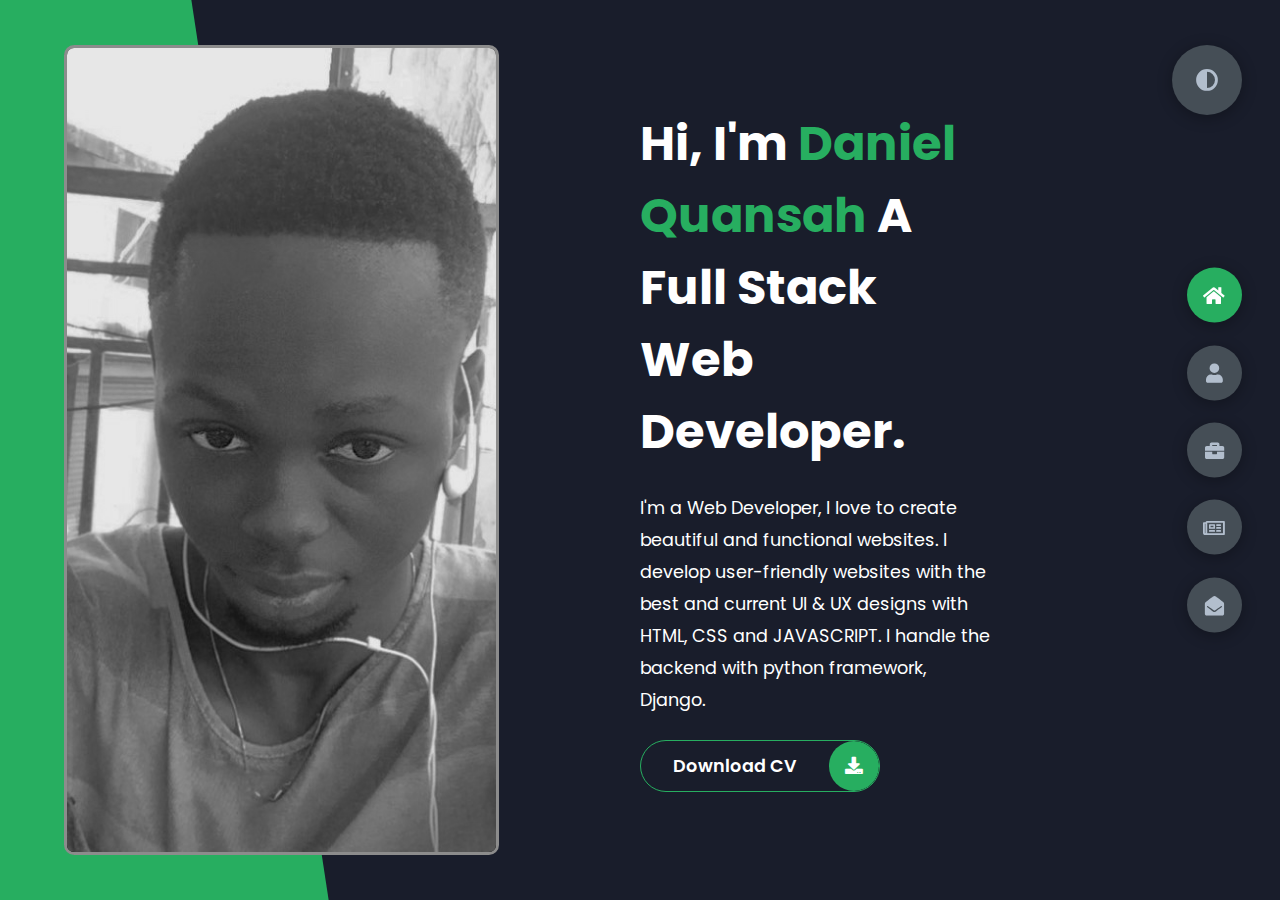
==== index.html @ ce8e1a5b "Added files" ====
<!DOCTYPE html>
<html lang="en">
<head>
    <meta charset="UTF-8">
    <meta http-equiv="X-UA-Compatible" content="IE=edge">
    <meta name="viewport" content="width=device-width, initial-scale=1.0">
    <title>Portfolio</title>
    <link rel="stylesheet" href="styles.css">
    <link rel="preconnect" href="https://fonts.googleapis.com">
    <link rel="preconnect" href="https://fonts.gstatic.com" crossorigin>
    <link rel="stylesheet" href="https://cdnjs.cloudflare.com/ajax/libs/font-awesome/5.15.4/css/all.min.css" integrity="sha512-1ycn6IcaQQ40/MKBW2W4Rhis/DbILU74C1vSrLJxCq57o941Ym01SwNsOMqvEBFlcgUa6xLiPY/NS5R+E6ztJQ==" crossorigin="anonymous" referrerpolicy="no-referrer" />
    <link href="https://fonts.googleapis.com/css2?family=Poppins:wght@400;500;600;700;800&display=swap" rel="stylesheet">
</head>
<body class="main-content">
    <header class="container header active" id="home">
        <div class="header-content">
            <div class="left-header">
                <div class="h-shape"></div>
                <div class="image">
                    <img src="dan.jpg" alt="">
                </div>
            </div>
            <div class="right-header">
                <h1 class="name">
                    Hi, I'm <span>Daniel Quansah</span>
                    A Full Stack Web Developer.
                </h1>
                <p>
                    I'm a Web Developer, I love to create beautiful and functional websites.
                    I develop user-friendly websites with the best and current UI & UX designs
                    with HTML, CSS and JAVASCRIPT. I handle the backend with python framework, Django.
                </p>
                <div class="btn-con">
                    <a href="Cv.pdf" class="main-btn">
                        <span class="btn-text">Download CV</span>
                        <span class="btn-icon"><i class="fas fa-download"></i></span>
                    </a>
                </div>
            </div>
        </div>
    </header>
    <main>
        <section class="container about" id="about">
            <div class="main-title">
                <h2>About <span>me</span><span class="bg-text">my stats</span></h2>
            </div>
            <div class="about-container">
                <div class="left-about">
                    <h4>Information About me</h4>
                    <p>
                        I am Daniel Quansah, a hardworking student of Adisadel College who's willing to achieve his dreams in the IT field. <br /> <br /> 
                        I work hard, learn and stay motivated with my the motto of my arma mater, <h2 style="font-style:italic;">Either the first or with the first!!</span>
                    </p>
                    <div class="btn-con">
                        <a href="Cv.pdf" class="main-btn" target="_blank">
                            <span class="btn-text">Download CV</span>
                            <span class="btn-icon"><i class="fas fa-download"></i></span>
                        </a>
                    </div>
                </div>
                <div class="right-about">
                    <div class="about-item">
                        <div class="abt-text">
                            <p class="large-text">50+</p>
                            <p class="small-text">Projects <br /> Completed</p>
                        </div>
                    </div>
                    <div class="about-item">
                        <div class="abt-text">
                            <p class="large-text">3+</p>
                            <p class="small-text">Years of <br /> experience</p>
                        </div>
                    </div>
                    <div class="about-item">
                        <div class="abt-text">
                            <p class="large-text">2</p>
                            <p class="small-text">years <br /> Ms Office experience</p>
                        </div>
                    </div>
                    <div class="about-item">
                        <div class="abt-text">
                            <p class="large-text">50+</p>
                            <p class="small-text">Customer <br /> reviews</p>
                        </div>
                    </div>
                </div>
            </div>
            <div class="about-stats">
                <h4 class="stat-title">My Skills</h4>
                <div class="progress-bars">
                    <div class="progress-bar">
                        <p class="prog-title">html5</p>
                        <div class="progress-con">
                            <p class="prog-text">80%</p>
                            <div class="progress">
                                <span class="html"></span>
                            </div>
                        </div>
                    </div>
                    <div class="progress-bar">
                        <p class="prog-title">css3</p>
                        <div class="progress-con">
                            <p class="prog-text">95%</p>
                            <div class="progress">
                                <span class="css"></span>
                            </div>
                        </div>
                    </div>
                    <div class="progress-bar">
                        <p class="prog-title">javascript</p>
                        <div class="progress-con">
                            <p class="prog-text">75%</p>
                            <div class="progress">
                                <span class="js"></span>
                            </div>
                        </div>
                    </div>
                    <div class="progress-bar">
                        <p class="prog-title">Excel & VBA</p>
                        <div class="progress-con">
                            <p class="prog-text">60%</p>
                            <div class="progress">
                                <span class="react"></span>
                            </div>
                        </div>
                    </div>
                    <div class="progress-bar">
                        <p class="prog-title">UI & UX Design</p>
                        <div class="progress-con">
                            <p class="prog-text">87%</p>
                            <div class="progress">
                                <span class="node"></span>
                            </div>
                        </div>
                    </div>
                    <div class="progress-bar">
                        <p class="prog-title">Python</p>
                        <div class="progress-con">
                            <p class="prog-text">95%</p>
                            <div class="progress">
                                <span class="css"></span>
                            </div>
                        </div>
                    </div>
                </div>
            </div>
            <h4 class="stat-title">My Timeline</h4>
            <div class="timeline">
                <div class="timeline-item">
                    <div class="tl-icon">
                        <i class="fas fa-briefcase"></i>
                    </div>
                    <p class="tl-duration">2010 - present</p>
                    <h5>Web Developer<span> - HomeLab</span></h5>
                    <p>
                        Lorem ipsum dolor sit amet consectetur adipisicing elit. Saepe quasi vero fugit.
                    </p>
                </div>
                <div class="timeline-item">
                    <div class="tl-icon">
                        <i class="fas fa-briefcase"></i>
                    </div>
                    <p class="tl-duration">2018 - Present</p>
                    <h5>Python Developer<span> - HomeLab</span></h5>
                    <p>
                        Lorem ipsum dolor sit amet consectetur adipisicing elit. Saepe quasi vero fugit.
                    </p>
                </div>
                <div class="timeline-item">
                    <div class="tl-icon">
                        <i class="fas fa-briefcase"></i>
                    </div>
                    <p class="tl-duration">2018 - Present</p>
                    <h5>Programmer<span> - HomeLab</span></h5>
                    <p>
                        Lorem ipsum dolor sit amet consectetur adipisicing elit. Saepe quasi vero fugit.
                    </p>
                </div>
                <div class="timeline-item">
                    <div class="tl-icon">
                        <i class="fas fa-briefcase"></i>
                    </div>
                    <p class="tl-duration">2018 - Present</p>
                    <h5>Machine Learning & AI<span> - HomeLab</span></h5>
                    <p>
                        Lorem ipsum dolor sit amet consectetur adipisicing elit. Saepe quasi vero fugit.
                    </p>
                </div>
                <div class="timeline-item">
                    <div class="tl-icon">
                        <i class="fas fa-briefcase"></i>
                    </div>
                    <p class="tl-duration">2023 - Present</p>
                    <h5>Web Development With Python and Javascript<span> - Harvard University</span></h5>
                    <p>
                        Lorem ipsum dolor sit amet consectetur adipisicing elit. Saepe quasi vero fugit.
                    </p>
                </div>
                <div class="timeline-item">
                    <div class="tl-icon">
                        <i class="fas fa-briefcase"></i>
                    </div>
                    <p class="tl-duration">2013 - 2016</p>
                    <h5>Python Core<span> - Sololearn Online</span></h5>
                    <p>
                        Lorem ipsum dolor sit amet consectetur adipisicing elit. Saepe quasi vero fugit.
                    </p>
                </div>
                <div class="timeline-item">
                    <div class="tl-icon">
                        <i class="fas fa-briefcase"></i>
                    </div>
                    <p class="tl-duration">2017 - present</p>
                    <h5>IT@Workplace<span> - IPMC Technologies</span></h5>
                    <p>
                        Lorem ipsum dolor sit amet consectetur adipisicing elit. Saepe quasi vero fugit.
                    </p>
                </div>
            </div>
        </section>
        <section class="container" id="portfolio">
            <div class="main-title">
                <h2>My <span>Portfolio</span><span class="bg-text">My Work</span></h2>
            </div>
            <p class="port-text">
                Here is some of my work that I've done with my skills.
            </p>
            <div class="portfolios">
                <div class="portfolio-item">
                    <div class="image">
                        <img src="port1.jpg" alt="">
                    </div>
                    <h3 class="Label">Iron Jarvis</h3>
                    <div class="hover-items">
                        <h3>Project Source</h3>
                        <div class="icons">
                            <a href="www.github.com/pydanny21/SUNDAY" class="icon">
                                <i class="fab fa-github"></i>
                            </a>
                            <a href="www.instagram.com/pydanny21" class="icon">
                                <i class="fab fa-instagram"></i>
                            </a>
                            <a href="www.youtube.com/pydanny21" class="icon">
                                <i class="fab fa-tiktok"></i>
                            </a>
                        </div>
                    </div>
                </div>
                <div class="portfolio-item">
                    <div class="image">
                        <img src="ecommerce.png" alt="">
                    </div>
                    <h3 class="Label">Ecommerce Website</h3>

                    <div class="hover-items">
                        <h3>Project Source</h3>
                        <div class="icons">
                            <a href="www.github.com/pydanny21/ecommerce" class="icon">
                                <i class="fab fa-github"></i>
                            </a>
                            <a href="www.instagram.com/pydanny21" class="icon">
                                <i class="fab fa-instagram"></i>
                            </a>
                            <a href="www.youtube.com/pydanny21" class="icon">
                                <i class="fab fa-tiktok"></i>
                            </a>
                        </div>
                    </div>
                </div>
                <div class="portfolio-item">
                    <div class="image">
                        <img src="landingpage.png" alt="">
                    </div>
                    <h3 class="Label">Landing Page</h3>

                    <div class="hover-items">
                        <h3>Project Source</h3>
                        <div class="icons">
                            <a href="#" class="icon">
                                <i class="fab fa-github"></i>
                            </a>
                            <a href="#" class="icon">
                                <i class="fab fa-"></i>
                            </a>
                            <a href="#" class="icon">
                                <i class="fab fa-tiktok"></i>
                            </a>
                        </div>
                    </div>
                </div>
                <div class="portfolio-item">
                    <div class="image">
                        <img src="media.png" alt="">
                    </div>
                    <h3 class="Label">Social Media</h3>

                    <div class="hover-items">
                        <h3>Project Source</h3>
                        <div class="icons">
                            <a href="#" class="icon">
                                <i class="fab fa-github"></i>
                            </a>
                            <a href="#" class="icon">
                                <i class="fab fa-instagram"></i>
                            </a>
                            <a href="#" class="icon">
                                <i class="fab fa-tiktok"></i>
                            </a>
                        </div>
                    </div>
                </div>
                <div class="portfolio-item">
                    <div class="image">
                        <img src="build.png" alt="">
                    </div>
                    <h3 class="Label">Building Tools </h3>

                    <div class="hover-items">
                        <h3>Project Source</h3>
                        <div class="icons">
                            <a href="www.github.com/pydanny21" class="icon">
                                <i class="fab fa-github"></i>
                            </a>
                            <a href="www.instagram.com/pydanny21" class="icon">
                                <i class="fab fa-instagram"></i>
                            </a>
                            <a href="www.youtube.com/pydanny21" class="icon">
                                <i class="fab fa-tiktok"></i>
                            </a>
                        </div>
                    </div>
                </div>
                <div class="portfolio-item">
                    <div class="image">
                        <img src="space.png" alt="">
                    </div>
                    <h3 class="Label">Image Slider</h3>
                    <div class="hover-items">
                        <h3>Project Source</h3>
                        <div class="icons">
                            <a href="www.github.com/pydanny21/slider" class="icon">
                                <i class="fab fa-github"></i>
                            </a>
                            <a href="www.instagram.com/pydanny21" class="icon">
                                <i class="fab fa-instagram"></i>
                            </a>
                            <a href="www.youtube.com/pydanny21" class="icon">
                                <i class="fab fa-tiktok"></i>
                            </a>
                        </div>
                    </div>
                </div>
                <div class="portfolio-item">
                    <div class="image">
                        <img src="port7.jpg" alt="">
                    </div>
                    <h3 class="Label">Iron Jarvis</h3>

                    <div class="hover-items">
                        <h3>Project Source</h3>
                        <div class="icons">
                            <a href="www.github.com/pydanny21" class="icon">
                                <i class="fab fa-github"></i>
                            </a>
                            <a href="www.instagram.com/pydanny21" class="icon">
                                <i class="fab fa-instagram"></i>
                            </a>
                            <a href="www.youtube.com/pydanny21" class="icon">
                                <i class="fab fa-tiktok"></i>
                            </a>
                        </div>
                    </div>
                </div>
                <br><br>
                <a href="www.github.com/pydanny21" target="_blank" rel="noopener noreferrer" class="more">Explore more</a>
            </div>
        </section>
        <section class="container" id="blogs">
            <div class="blogs-content">
                <div class="main-title">
                    <h2>My <span>Blogs</span><span class="bg-text">My Blogs</span></h2>
                </div>
                <div class="blogs">
                    <div class="blog">
                        <img src="port6.jpg" alt="">
                        <div class="blog-text">
                            <h4>
                                How to Create Your Own Website
                            </h4>
                            <p>
                                Lorem ipsum dolor sit, amet consectetur adipisicing elit. 
                                Doloribus natus voluptas, eos obcaecati recusandae amet?
                            </p>
                        </div>
                    </div>
                    <div class="blog">
                        <img src="blog1.jpg" alt="">
                        <div class="blog-text">
                            <h4>
                                How to Become an Expert in Web Design
                            </h4>
                            <p>
                                Lorem ipsum dolor sit, amet consectetur adipisicing elit. 
                                Doloribus natus voluptas, eos obcaecati recusandae amet?
                            </p>
                        </div>
                    </div>
                    <div class="blog">
                        <img src="blog2.jpg" alt="">
                        <div class="blog-text">
                            <h4>
                                Become a Web Designer in 10 Days
                            </h4>
                            <p>
                                Lorem ipsum dolor sit, amet consectetur adipisicing elit. 
                                Doloribus natus voluptas, eos obcaecati recusandae amet?
                            </p>
                        </div>
                    </div>
                    <div class="blog">
                        <img src="blog3.jpg" alt="">
                        <div class="blog-text">
                            <h4>
                                Debbuging made easy with Web Inspector
                            </h4>
                            <p>
                                Lorem ipsum dolor sit, amet consectetur adipisicing elit. 
                                Doloribus natus voluptas, eos obcaecati recusandae amet?
                            </p>
                        </div>
                    </div>
                    <div class="blog">
                        <img src="port1.jpg" alt="">
                        <div class="blog-text">
                            <h4>
                                Get started with Web Design and UI Design
                            </h4>
                            <p>
                                Lorem ipsum dolor sit, amet consectetur adipisicing elit. 
                                Doloribus natus voluptas, eos obcaecati recusandae amet?
                            </p>
                        </div>
                    </div>
                    <div class="blog">
                        <img src="port3.jpg" alt="">
                        <div class="blog-text">
                            <h4>
                                This is what you need to know about Web Design
                            </h4>
                            <p>
                                Lorem ipsum dolor sit, amet consectetur adipisicing elit. 
                                Doloribus natus voluptas, eos obcaecati recusandae amet?
                            </p>
                        </div>
                    </div>
                </div>
            </div>
        </section>
        <section class="container contact" id="contact">
            <div class="contact-container">
                <div class="main-title">
                    <h2>Contact <span>Me</span><span class="bg-text">Contact</span></h2>
                </div>
                <div class="contact-content-con">
                    <div class="left-contact">
                        <h4>Contact me here</h4>
                        <p>
                            I lived the capital city of Ghana, Accra.
                            I schooled in the Central Region of Ghana, Mankessim Abonko for basics & Cape Coast for College.

                        </p>
                        <div class="contact-info">
                            <div class="contact-item">
                                <div class="icon">
                                    <i class="fas fa-map-marker-alt"></i>
                                    <span>Location</span>
                                </div>
                                <p>
                                    Accra, Ghana
                                </p>
                            </div>
                            <div class="contact-item">
                                <div class="icon">
                                    <i class="fas fa-envelope"></i>
                                    <span>Email</span>
                                </div>
                                <p>
                                    <span>quansahd577@gmail.com</span>
                                </p>
                            </div>
                            <div class="contact-item">
                                <div class="icon">
                                    <i class="fas fa-user-graduate"></i>
                                    <span>Education</span>
                                </div>
                                <p>
                                    <span>(Abonko M/A JHS)</span>
                                </p>
                                <p>
                                    <span> (Adisadel College)</span>
                                </p>
                                <p>
                                   
                                    <span> (IPMC Technologies)</span>
                                </p>
                                <p>
                                
                                    <span> (Harvard University edx)</span>
                                </p>
                            </div>
                            <div class="contact-item">
                                <div class="icon">
                                    <i class="fas fa-user-graduate"></i>
                                    <span>Mobile Number</span>
                                </div>
                                <p>
                                    <span> +233555728267</span>
                                </p>
                            </div>
                            <div class="contact-item">
                                <div class="icon">
                                    <i class="fas fa-globe-africa"></i>
                                    <span>Languages</span>
                                </div>
                                <p>
                                    <span> English, Fante, Twi</span>
                                </p>
                            </div>
                        </div>
                        <div class="contact-icons">
                            <div class="contact-icon">
                                <a href="www.facebook.com/DanielQuansah" target="_blank">
                                    <i class="fab fa-facebook-f"></i>
                                </a>
                                <a href="www.instagram.com/pydanny21" target="_blank">
                                    <i class="fab fa-instagram"></i>
                                </a>
                                <a href="www.github.com/pydanny21" target="_blank">
                                    <i class="fab fa-github"></i>
                                </a>
                                <a href="www.tiktok.com/pydanny_21" target="_blank">
                                    <i class="fab fa-tiktok"></i>
                                </a>
                            </div>
                        </div>
                    </div>
                    <div class="right-contact">
                        <form action="#" class="contact-form">
                            <div class="input-control i-c-2">
                                <input type="text" required placeholder="YOUR NAME">
                                <input type="email" required placeholder="YOUR EMAIL">
                            </div>
                            <div class="input-control">
                                <input type="text" required placeholder="ENTER SUBJECT">
                            </div>
                            <div class="input-control">
                                <textarea name="" id="" cols="15" rows="8" placeholder="Message Here..."></textarea>
                            </div>
                            <div class="submit-btn">
                                <a href="#" class="main-btn" target="_blank">
                                    <span class="btn-text">SEND</span>
                                    <span class="btn-icon"><i class="fas fa-envelope"></i></span>
                                </a>
                            </div>
                        </form>
                    </div>
                </div>
            </div>
        </section>
    </main>

    <div class="controls">
        <div class="control active-btn" data-id="home" >
            <i class="fas fa-home"></i>
        </div>
        <div class="control" data-id="about">
            <i class="fas fa-user"></i>
        </div>
        <div class="control" data-id="portfolio">
            <i class="fas fa-briefcase"></i>
        </div>
        <div class="control" data-id="blogs">
            <i class="far fa-newspaper"></i>
        </div>
        <div class="control" data-id="contact">
            <i class="fas fa-envelope-open"></i>
        </div>
    </div>
    <div class="theme-btn">
        <i class="fas fa-adjust"></i>
    </div>
    <script src="app.js"></script>
</body>
</html>
---- styles.css ----
* {
  margin: 0;
  padding: 0;
  box-sizing: border-box;
  list-style: none;
}

:root {
  --color-primary: #191d2b;
  --color-secondary: #27AE60;
  --color-white: #FFFFFF;
  --color-black: #000;
  --color-grey0: #f8f8f8;
  --color-grey-1: #dbe1e8;
  --color-grey-2: #b2becd;
  --color-grey-3: #6c7983;
  --color-grey-4: #454e56;
  --color-grey-5: #2a2e35;
  --color-grey-6: #12181b;
  --br-sm-2: 14px;
  --box-shadow-1: 0 3px 15px rgba(0,0,0,.3);
}

.light-mode {
  --color-primary: #FFFFFF;
  --color-secondary: rgb(252, 103, 4);
  /* --color-secondary: #F56692; */
  --color-white: #454e56;
  --color-black: #000;
  --color-grey0: #f8f8f8;
  --color-grey-1: #6c7983;
  --color-grey-2: #6c7983;
  --color-grey-3: #6c7983;
  --color-grey-4: #454e56;
  --color-grey-5: #f8f8f8;
  --color-grey-6: #12181b;
}

body {
  background-color: var(--color-primary);
  font-family: "Poppins", sans-serif;
  font-size: 1.1rem;
  color: var(--color-white);
  transition: all 0.4s ease-in-out;
}

a {
  display: inline-block;
  text-decoration: none;
  color: inherit;
  font-family: inherit;
}

header {
  min-height: 100vh;
  color: var(--color-white);
  overflow: hidden;
  padding: 0 !important;
}

section {
  min-height: 100vh;
  width: 100%;
  position: absolute;
  left: 0;
  top: 0;
  padding: 3rem 18rem;
}

.container {
  display: none;
  transform: translateY(-100%) scale(0);
  transition: all 0.4s ease-in-out;
  background-color: var(--color-primary);
}

.active {
  display: block;
  animation: appear 1s ease-in-out;
  transform: translateY(0) scaleY(1);
}
@keyframes appear {
  0% {
    transform: translateY(-100%) scaleY(0);
  }
  100% {
    transform: translateY(0) scaleY(1);
  }
}

.controls {
  position: fixed;
  z-index: 10;
  top: 50%;
  right: 3%;
  display: flex;
  flex-direction: column;
  align-items: center;
  justify-content: center;
  transform: translateY(-50%);
}
.controls .control {
  padding: 1rem;
  cursor: pointer;
  background-color: var(--color-grey-4);
  width: 55px;
  height: 55px;
  border-radius: 50%;
  display: flex;
  justify-content: center;
  align-items: center;
  margin: 0.7rem 0;
  box-shadow: var(--box-shadow-1);
}
.controls .control i {
  font-size: 1.2rem;
  color: var(--color-grey-2);
  pointer-events: none;
}
.controls .active-btn {
  background-color: var(--color-secondary);
  transition: all 0.4s ease-in-out;
}
.controls .active-btn i {
  color: var(--color-white);
}

.theme-btn {
  top: 5%;
  right: 3%;
  width: 70px;
  height: 70px;
  border-radius: 50%;
  background-color: var(--color-grey-4);
  cursor: pointer;
  position: fixed;
  display: flex;
  justify-content: center;
  align-items: center;
  box-shadow: 0 3px 15px rgba(0, 0, 0, 0.3);
  transition: all 0.1s ease-in-out;
}
.theme-btn:active {
  transform: translateY(-3px);
}
.theme-btn i {
  font-size: 1.4rem;
  color: var(--color-grey-2);
  pointer-events: none;
}

/*Header-content*/
.header-content {
  display: grid;
  grid-template-columns: repeat(2, 1fr);
  min-height: 100vh;
}
.header-content .left-header {
  display: flex;
  align-items: center;
  position: relative;
}
.header-content .left-header .h-shape {
  transition: all 0.4s ease-in-out;
  width: 65%;
  height: 100%;
  background-color: var(--color-secondary);
  position: absolute;
  left: 0;
  top: 0;
  z-index: -1;
  clip-path: polygon(0 0, 46% 0, 79% 100%, 0% 100%);
}
.header-content .left-header .image {
  border-radius: var(--br-sm-2);
  height: 90%;
  width: 68%;
  margin-left: 4rem;
  background-color: var(--color-black);
  transition: all 0.4s ease-in-out;
}
.header-content .left-header .image img {
  width: 100%;
  height: 100%;
  object-fit: cover;
  transition: all 0.4s ease-in-out;
  filter: grayscale(100%);
  border-radius: 10px;
  border: 3px solid var(--color-secondary);
}
.header-content .left-header .image img:hover {
  filter: grayscale(0);
}
.header-content .right-header {
  display: flex;
  flex-direction: column;
  justify-content: center;
  padding-right: 18rem;
}
.header-content .right-header .name {
  font-size: 3rem;
}
.header-content .right-header .name span {
  color: var(--color-secondary);
}
.header-content .right-header p {
  margin: 1.5rem 0;
  line-height: 2rem;
}

/*About*/
.about-container {
  display: grid;
  grid-template-columns: repeat(2, 1fr);
  padding-top: 3.5rem;
  padding-bottom: 5rem;
}
.about-container .right-about {
  display: grid;
  grid-template-columns: repeat(2, 1fr);
  grid-gap: 2rem;
}
.about-container .right-about .about-item {
  border: 1px solid var(--color-grey-5);
  border-radius: 5px;
  transition: all 0.4s ease-in-out;
  box-shadow: 1px 2px 15px rgba(0, 0, 0, 0.1);
}
.about-container .right-about .about-item:hover {
  cursor: default;
  transform: translateY(-5px);
  border: 1px solid var(--color-secondary);
  box-shadow: 1px 4px 15px rgba(0, 0, 0, 0.32);
}
.about-container .right-about .about-item .abt-text {
  padding: 1.5rem;
  display: flex;
  flex-direction: column;
}
.about-container .right-about .about-item .abt-text .large-text {
  font-size: 3rem;
  font-weight: 700;
  color: var(--color-secondary);
}
.about-container .right-about .about-item .abt-text .small-text {
  padding-left: 3rem;
  position: relative;
  text-transform: uppercase;
  font-size: 1.2rem;
  color: var(--color-grey-1);
  letter-spacing: 2px;
}
.about-container .right-about .about-item .abt-text .small-text::before {
  content: "";
  position: absolute;
  left: 0;
  top: 15px;
  width: 2rem;
  height: 2px;
  background-color: var(--color-grey-5);
}
.about-container .left-about {
  padding-right: 5rem;
}
.about-container .left-about p {
  line-height: 2rem;
  padding: 1rem;
  color: var(--color-grey-1);
}
.about-container .left-about h4 {
  font-size: 2rem;
  text-transform: uppercase;
}

.about-stats {
  padding-bottom: 4rem;
}
.about-stats .progress-bars {
  display: grid;
  grid-template-columns: repeat(2, 1fr);
  grid-gap: 2rem;
}
.about-stats .progress-bars .progress-bar {
  display: flex;
  flex-direction: column;
}
.about-stats .progress-bars .progress-bar .prog-title {
  text-transform: uppercase;
  font-weight: 500;
}
.about-stats .progress-bars .progress-bar .progress-con {
  display: flex;
  align-items: center;
}
.about-stats .progress-bars .progress-bar .progress-con .prog-text {
  color: var(--color-grey-2);
}
.about-stats .progress-bars .progress-bar .progress-con .progress {
  width: 100%;
  height: 0.45rem;
  background-color: var(--color-grey-4);
  margin-left: 1rem;
  position: relative;
}
.about-stats .progress-bars .progress-bar .progress-con .progress span {
  position: absolute;
  top: 0;
  left: 0;
  height: 100%;
  background-color: var(--color-secondary);
  transition: all 0.4s ease-in-out;
  width: 60%;
}
.about-stats .progress-bars .progress-bar .progress-con .progress .html {
  width: 80%;
}
.about-stats .progress-bars .progress-bar .progress-con .progress .css {
  width: 95%;
}
.about-stats .progress-bars .progress-bar .progress-con .progress .js {
  width: 75%;
}
.about-stats .progress-bars .progress-bar .progress-con .progress .react {
  width: 60%;
}

.about-stats .progress-bars .progress-bar .progress-con .progress .node {
  width: 87%;
}

.about-stats .progress-bars .progress-bar .progress-con .progress .python {
  width: 70%;
}

.stat-title {
  text-transform: uppercase;
  font-size: 1.4rem;
  text-align: center;
  padding: 3.5rem 0;
  position: relative;
}
.stat-title::before {
  content: "";
  position: absolute;
  left: 50%;
  top: 0;
  width: 40%;
  height: 1px;
  background-color: var(--color-grey-5);
  transform: translateX(-50%);
}

/*Timeline*/
.timeline {
  display: grid;
  grid-template-columns: repeat(2, 1fr);
  grid-gap: 2rem;
  padding-bottom: 3rem;
}
.timeline .timeline-item {
  position: relative;
  padding-left: 3rem;
  border-left: 1px solid var(--color-grey-5);
}
.timeline .timeline-item .tl-icon {
  position: absolute;
  left: -27px;
  top: 0;
  background-color: var(--color-secondary);
  width: 50px;
  height: 50px;
  border-radius: 50%;
  display: flex;
  align-items: center;
  justify-content: center;
}
.timeline .timeline-item .tl-icon i {
  font-size: 1.3rem;
}
.timeline .timeline-item .tl-duration {
  padding: 0.2rem 0.6rem;
  background-color: var(--color-grey-5);
  border-radius: 15px;
  display: inline-block;
  font-size: 0.8rem;
  text-transform: uppercase;
  font-weight: 500;
}
.timeline .timeline-item h5 {
  padding: 1rem 0;
  text-transform: uppercase;
  font-size: 1.3rem;
  font-weight: 600;
}
.timeline .timeline-item h5 span {
  color: var(--color-grey-2);
  font-weight: 500;
  font-size: 1.2rem;
}
.timeline .timeline-item p {
  color: var(--color-grey-2);
}

.port-text {
  padding: 2rem 0;
  text-align: center;
}

.portfolios {
  display: grid;
  grid-template-columns: repeat(3, 1fr);
  grid-gap: 2rem;
  margin-top: 3rem;
}
.portfolios .portfolio-item {
  position: relative;
  border-radius: 15px;
}
.portfolios .portfolio-item img {
  width: 100%;
  height: 300px;
  object-fit: cover;
  border-radius: 15px;
}
.portfolios .portfolio-item .hover-items {
  width: 100%;
  height: 100%;
  background-color: var(--color-secondary);
  position: absolute;
  left: 0;
  top: 0;
  border-radius: 15px;
  display: flex;
  justify-content: center;
  align-items: center;
  flex-direction: column;
  opacity: 0;
  transform: scale(0);
  transition: all 0.4s ease-in-out;
}
.portfolios .portfolio-item .hover-items h3 {
  font-size: 1.5rem;
  color: var(--color-white);
  margin-bottom: 1.5rem;
}
.portfolios .portfolio-item .hover-items .icons {
  display: flex;
  justify-content: center;
  align-items: center;
}
.portfolios .portfolio-item .hover-items .icons .icon {
  background-color: var(--color-primary);
  border-radius: 50%;
  width: 50px;
  height: 50px;
  display: flex;
  align-items: center;
  justify-content: center;
  margin: 0 1rem;
  cursor: pointer;
  transition: all 0.4s ease-in-out;
}
.portfolios .portfolio-item .hover-items .icons .icon i {
  font-size: 1.5rem;
  color: var(--color-white);
  margin: 0 1rem;
}
.portfolios .portfolio-item .hover-items .icons .icon:hover {
  background-color: var(--color-white);
}
.portfolios .portfolio-item .hover-items .icons .icon:hover i {
  color: var(--color-primary);
}

.portfolio-item:hover .hover-items {
  opacity: 1;
  transform: scale(1);
}

.blogs {
  display: grid;
  grid-template-columns: repeat(3, 1fr);
  grid-gap: 2rem;
  margin-top: 3rem;
}
.blogs .blog {
  position: relative;
  background-color: var(--color-grey-5);
  border-radius: 5px;
  box-shadow: 1px 1px 20px rgba(0, 0, 0, 0.1);
  transition: all 0.4s ease-in-out;
}
.blogs .blog:hover {
  box-shadow: 1px 1px 20px rgba(0, 0, 0, 0.3);
  transform: translateY(-5px);
  transition: all 0.4s ease-in-out;
}
.blogs .blog:hover img {
  filter: grayscale(0);
  transform: scale(1.1);
  box-shadow: 0px 4px 15px rgba(0, 0, 0, 0.8);
}
.blogs .blog img {
  width: 100%;
  height: 300px;
  object-fit: cover;
  border-top-left-radius: 5px;
  border-top-right-radius: 5px;
  filter: grayscale(100%);
  transition: all 0.4s ease-in-out;
}
.blogs .blog .blog-text {
  margin-top: -7px;
  padding: 1.1rem;
  border-top: 8px solid var(--color-secondary);
}
.blogs .blog .blog-text h4 {
  font-size: 1.5rem;
  margin-bottom: 0.7rem;
  transition: all 0.4s ease-in-out;
  cursor: pointer;
}
.blogs .blog .blog-text h4:hover {
  color: var(--color-secondary);
}
.blogs .blog .blog-text p {
  color: var(--color-grey-2);
  line-height: 2rem;
  padding-bottom: 1rem;
}

.contact-content-con {
  display: flex;
  padding-top: 3.5rem;
}
.contact-content-con .left-contact {
  flex: 2;
}
.contact-content-con .left-contact h4 {
  margin-top: 1rem;
  font-size: 2rem;
  text-transform: uppercase;
}
.contact-content-con .left-contact p {
  margin: 1rem 0;
  line-height: 2rem;
}
.contact-content-con .left-contact .contact-info .contact-item {
  display: flex;
  align-items: center;
  justify-content: space-between;
}
.contact-content-con .left-contact .contact-info .contact-item p {
  margin: 0.3rem 0 !important;
  padding: 0 !important;
}
.contact-content-con .left-contact .contact-info .contact-item .icon {
  display: grid;
  grid-template-columns: 40px 1fr;
}
.contact-content-con .left-contact .contact-info .contact-item .icon i {
  display: flex;
  align-items: center;
  font-size: 1.3rem;
}
.contact-content-con .left-contact .contact-icon {
  display: flex;
  margin-top: 2rem;
}
.contact-content-con .left-contact .contact-icon a {
  display: flex;
  align-items: center;
  color: var(--color-white);
  background-color: var(--color-grey-5);
  cursor: pointer;
  justify-content: center;
  width: 50px;
  height: 50px;
  border-radius: 50%;
  margin: 0 0.4rem;
  transition: all 0.4s ease-in-out;
}
.contact-content-con .left-contact .contact-icon a:hover {
  background-color: var(--color-secondary);
}
.contact-content-con .left-contact .contact-icon a:hover i {
  color: var(--color-primary);
}
.contact-content-con .left-contact .contact-icon a i {
  display: flex;
  align-items: center;
  justify-content: center;
  font-size: 1.3rem;
}
.contact-content-con .right-contact {
  flex: 3;
  margin-left: 3rem;
}
.contact-content-con .right-contact .input-control {
  margin: 1.5rem 0;
}
.contact-content-con .right-contact .input-control input, .contact-content-con .right-contact .input-control textarea {
  border-radius: 30px;
  font-weight: inherit;
  font-size: inherit;
  font-family: inherit;
  padding: 0.8rem 1.1rem;
  outline: none;
  border: none;
  background-color: var(--color-grey-5);
  width: 100%;
  color: var(--color-white);
  resize: none;
}
.contact-content-con .right-contact .i-c-2 {
  display: flex;
}
.contact-content-con .right-contact .i-c-2 :last-child {
  margin-left: 1.5rem;
}
.contact-content-con .right-contact .submit-btn {
  display: flex;
  justify-content: flex-start;

}

/*Independed components*/
.btn-con {
  display: flex;
  align-self: flex-start;
}

.main-btn {
  border-radius: 30px;
  color: inherit;
  font-weight: 600;
  position: relative;
  border: 1px solid var(--color-secondary);
  display: flex;
  align-self: flex-start;
  align-items: center;
  overflow: hidden;
}
.main-btn .btn-text {
  padding: 0 2rem;
}
.main-btn .btn-icon {
  background-color: var(--color-secondary);
  display: flex;
  align-items: center;
  justify-content: center;
  border-radius: 50%;
  padding: 1rem;
}
.main-btn::before {
  content: "";
  position: absolute;
  top: 0;
  right: 0;
  transform: translateX(100%);
  transition: all 0.4s ease-out;
  z-index: -1;
}
.main-btn:hover {
  transition: all 0.4s ease-out;
}
.main-btn:hover::before {
  width: 100%;
  height: 100%;
  background-color: var(--color-secondary);
  transform: translateX(0);
  transition: all 0.4s ease-out;
}

.main-title {
  text-align: center;
}
.main-title h2 {
  position: relative;
  text-transform: uppercase;
  font-size: 4rem;
  font-weight: 700;
}
.main-title h2 span {
  color: var(--color-secondary);
}
.main-title h2 .bg-text {
  position: absolute;
  top: 50%;
  left: 50%;
  color: var(--color-grey-5);
  transition: all 0.4s ease-in-out;
  z-index: -1;
  transform: translate(-50%, -50%);
  font-weight: 800;
  font-size: 6.3rem;
}

.about-container .left-about p {
  padding-left: 0;
}

@media screen and (max-width: 600px) {
  header {
    padding: 0 !important;
  }

  .theme-btn {
    width: 50px;
    height: 50px;
  }

  .header-content {
    grid-template-columns: repeat(1, 1fr);
    padding-bottom: 6rem;
  }

  .left-header .h-shape {
    display: none;
  }

  .right-header {
    grid-row: 1;
    padding-right: 0rem !important;
    width: 90%;
    margin: 0 auto;
  }
  .right-header .name {
    font-size: 2.5rem !important;
    text-align: center;
    padding-top: 3rem;
  }

  .header-content .left-header .image {
    margin: 0 auto;
    width: 90%;
  }

  .controls {
    top: auto;
    bottom: 0;
    flex-direction: row;
    justify-content: center;
    left: 50%;
    transform: translateX(-50%);
    width: 100%;
    background-color: var(--color-grey-5);
  }
  .controls .control {
    margin: 1rem 0.3rem;
  }

  .about-container {
    grid-template-columns: repeat(1, 1fr);
  }
  .about-container .right-about {
    grid-template-columns: repeat(1, 1fr);
    padding-top: 2.5rem;
  }
  .about-container .left-about {
    padding-right: 0;
  }
  .about-container .left-about p {
    padding-left: 0;
  }

  .timeline {
    grid-template-columns: repeat(1, 1fr);
    padding-bottom: 6rem;
  }

  .container {
    padding: 2rem 2.5rem !important;
  }

  .about-stats .progress-bars {
    grid-template-columns: repeat(1, 1fr);
  }

  .portfolios {
    grid-template-columns: repeat(1, 1fr);
    padding-bottom: 6rem;
    margin-top: 1rem;
  }

  .blogs {
    grid-template-columns: repeat(1, 1fr);
    padding-bottom: 6rem;
  }

  .contact-content-con {
    flex-direction: column;
  }
  .contact-content-con .right-contact {
    margin-left: 0;
    margin-top: 2.5rem;
  }

  .contact-content-con .right-contact .i-c-2 {
    flex-direction: column;
  }

  .contact-content-con .right-contact .i-c-2 :last-child {
    margin-left: 0;
    margin-top: 1.5rem;
  }

  .contact-content-con .right-contact {
    margin-bottom: 6rem;
  }

  .contact-item {
    flex-direction: column;
    margin: 1rem 0;
  }
  .contact-item p {
    font-size: 15px;
    color: var(--color-grey-2);
  }
  .contact-item span {
    font-size: 15px;
  }
  .contact-item .icon {
    grid-template-columns: 25px 1fr;
  }

  .main-title h2 {
    font-size: 2rem;
  }
  .main-title h2 span {
    font-size: 2.3rem;
  }
  .main-title h2 .bg-text {
    font-size: 2.3rem;
  }
}
@media screen and (max-width: 1432px) {
  .container {
    padding: 7rem 11rem;
  }

  .contact-content-con {
    flex-direction: column;
  }
  .contact-content-con .right-contact {
    margin-left: 0;
    margin-top: 2.5rem;
  }

  .contact-content-con .right-contact .i-c-2 {
    flex-direction: column;
  }

  .contact-content-con .right-contact .i-c-2 :last-child {
    margin-left: 0;
    margin-top: 1.5rem;
  }

  .contact-content-con .right-contact {
    margin-bottom: 6rem;
  }

  .main-title h2 .bg-text {
    font-size: 5.5rem;
  }
}
@media screen and (max-width: 1250px) {
  .blogs {
    grid-template-columns: repeat(2, 1fr);
    margin-top: 6rem;
  }

  .portfolios {
    grid-template-columns: repeat(2, 1fr);
  }

  .header-content .right-header {
    padding-right: 9rem;
  }
}
@media screen and (max-width: 660px) {
  .blogs {
    grid-template-columns: repeat(1, 1fr);
  }

  .portfolios {
    grid-template-columns: repeat(1, 1fr);
  }
}
@media screen and (max-width: 1070px) {
  .about-container {
    grid-template-columns: repeat(1, 1fr);
  }
  .about-container .right-about {
    padding-top: 2.5rem;
  }

  .main-title h2 {
    font-size: 4rem;
  }
  .main-title h2 span {
    font-size: 4rem;
  }
  .main-title h2 .bg-text {
    font-size: 4.5rem;
  }
}
@media screen and (max-width: 970px) {
  .container {
    padding: 7rem 6rem;
  }

  .about-container .left-about {
    padding-right: 0rem;
  }

  .header-content {
    grid-template-columns: repeat(1, 1fr);
    padding-bottom: 6rem;
  }

  .left-header .h-shape {
    display: none;
  }
  .left-header .image {
    width: 90% !important;
    margin: 0 auto !important;
  }

  .right-header {
    grid-row: 1;
    padding-right: 0rem !important;
    width: 90%;
    margin: 0 auto;
  }
  .right-header .name {
    font-size: 2.5rem !important;
    text-align: center;
    padding-top: 3rem;
  }
}
@media screen and (max-width: 700px) {
  .container {
    padding: 7rem 3rem;
  }

  .about-stats .progress-bars {
    grid-template-columns: repeat(1, 1fr);
  }

  .about-container .right-about {
    grid-template-columns: repeat(1, 1fr);
  }

  .timeline {
    grid-template-columns: repeat(1, 1fr);
  }

  .main-title h2 {
    font-size: 3rem;
  }
  .main-title h2 span {
    font-size: 3rem;
  }
  .main-title h2 .bg-text {
    font-size: 4rem;
  }
  .main-btn .btn-text {
    padding: 0 2rem;
    font-size: smaller;
}
}

/*# sourceMappingURL=styles.css.map */

.Label{
  text-align: center;
  font-weight: 600;
}

.more{
    width: 200px;
    height: fit-content;
    background: var(--color-secondary);
    text-align: center;
    border-radius: 10px;
    padding: 15px;
}
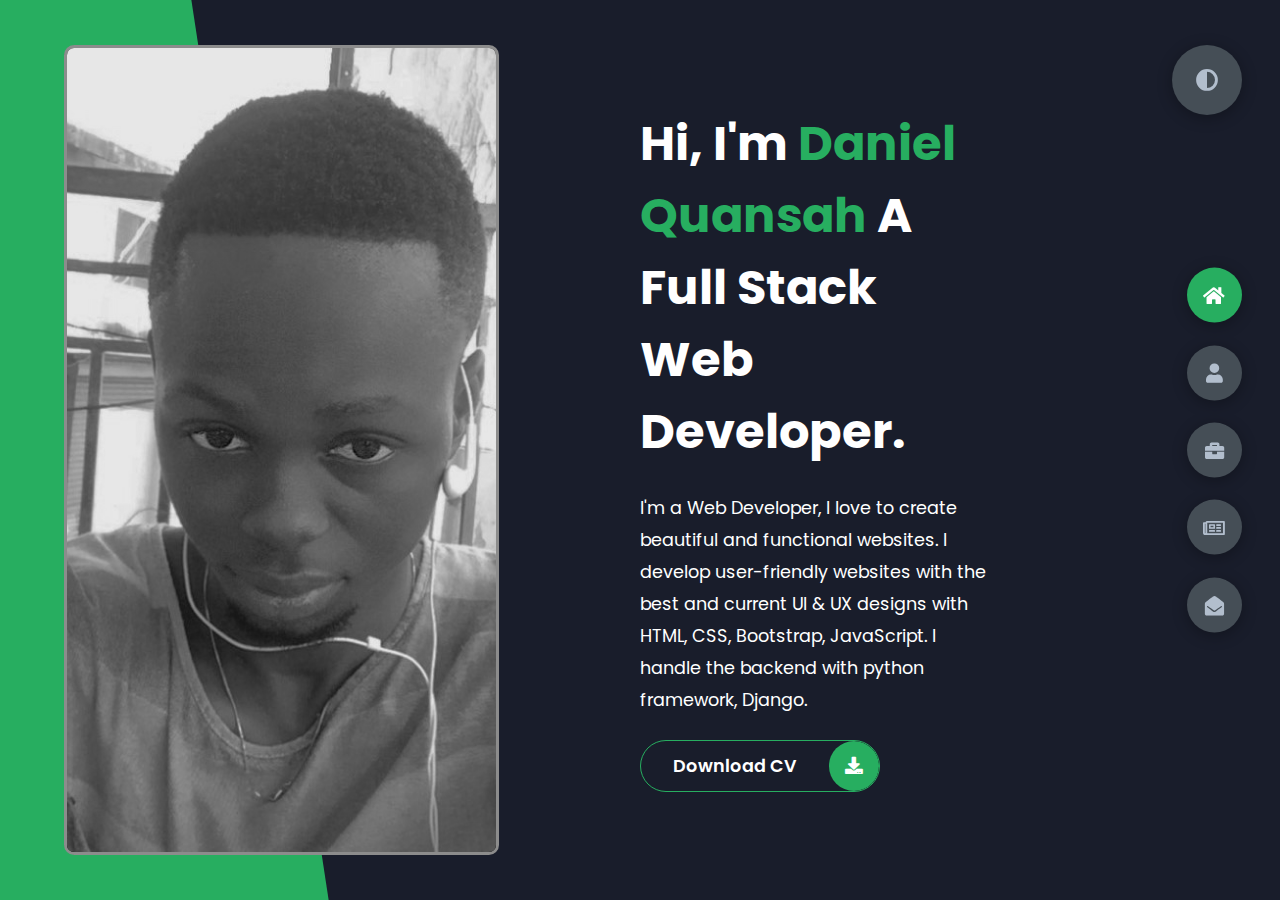
==== commit 80126830: "Updated" ====
--- a/index.html
+++ b/index.html
@@ -28,10 +28,10 @@
                 <p>
                     I'm a Web Developer, I love to create beautiful and functional websites.
                     I develop user-friendly websites with the best and current UI & UX designs
-                    with HTML, CSS and JAVASCRIPT. I handle the backend with python framework, Django.
+                    with HTML, CSS, Bootstrap, JavaScript. I handle the backend with python framework, Django.
                 </p>
                 <div class="btn-con">
-                    <a href="Cv.pdf" class="main-btn">
+                    <a href="Daniel Quansah-CV.pdf" class="main-btn">
                         <span class="btn-text">Download CV</span>
                         <span class="btn-icon"><i class="fas fa-download"></i></span>
                     </a>
@@ -48,11 +48,11 @@
                 <div class="left-about">
                     <h4>Information About me</h4>
                     <p>
-                        I am Daniel Quansah, a hardworking student of Adisadel College who's willing to achieve his dreams in the IT field. <br /> <br /> 
+                        I am Daniel Quansah, a hardworking Tech enthusiast who's willing to achieve his dreams in the IT field. <br /> <br /> 
                         I work hard, learn and stay motivated with my the motto of my arma mater, <h2 style="font-style:italic;">Either the first or with the first!!</span>
                     </p>
                     <div class="btn-con">
-                        <a href="Cv.pdf" class="main-btn" target="_blank">
+                        <a href="Daniel Quansah-CV.pdf" class="main-btn" target="_blank">
                             <span class="btn-text">Download CV</span>
                             <span class="btn-icon"><i class="fas fa-download"></i></span>
                         </a>
@@ -67,20 +67,20 @@
                     </div>
                     <div class="about-item">
                         <div class="abt-text">
-                            <p class="large-text">3+</p>
+                            <p class="large-text">4+</p>
                             <p class="small-text">Years of <br /> experience</p>
                         </div>
                     </div>
                     <div class="about-item">
                         <div class="abt-text">
-                            <p class="large-text">2</p>
+                            <p class="large-text">2+</p>
                             <p class="small-text">years <br /> Ms Office experience</p>
                         </div>
                     </div>
                     <div class="about-item">
                         <div class="abt-text">
-                            <p class="large-text">50+</p>
-                            <p class="small-text">Customer <br /> reviews</p>
+                            <p class="large-text">98%</p>
+                            <p class="small-text">Customer <br /> Satisfaction</p>
                         </div>
                     </div>
                 </div>
@@ -89,7 +89,7 @@
                 <h4 class="stat-title">My Skills</h4>
                 <div class="progress-bars">
                     <div class="progress-bar">
-                        <p class="prog-title">html5</p>
+                        <p class="prog-title">Html5</p>
                         <div class="progress-con">
                             <p class="prog-text">80%</p>
                             <div class="progress">
@@ -98,7 +98,7 @@
                         </div>
                     </div>
                     <div class="progress-bar">
-                        <p class="prog-title">css3</p>
+                        <p class="prog-title">Css3</p>
                         <div class="progress-con">
                             <p class="prog-text">95%</p>
                             <div class="progress">
@@ -107,7 +107,7 @@
                         </div>
                     </div>
                     <div class="progress-bar">
-                        <p class="prog-title">javascript</p>
+                        <p class="prog-title">JavaScript</p>
                         <div class="progress-con">
                             <p class="prog-text">75%</p>
                             <div class="progress">
@@ -144,16 +144,16 @@
                     </div>
                 </div>
             </div>
-            <h4 class="stat-title">My Timeline</h4>
+            <h4 class="stat-title">My Experience</h4>
             <div class="timeline">
                 <div class="timeline-item">
                     <div class="tl-icon">
                         <i class="fas fa-briefcase"></i>
                     </div>
-                    <p class="tl-duration">2010 - present</p>
-                    <h5>Web Developer<span> - HomeLab</span></h5>
-                    <p>
-                        Lorem ipsum dolor sit amet consectetur adipisicing elit. Saepe quasi vero fugit.
+                    <p class="tl-duration">2021 - present</p>
+                    <h5>Web Developer<span> - Home Lab</span></h5>
+                    <p>
+                        Building websites and web apps with modern UI/Ux design and deploying them.
                     </p>
                 </div>
                 <div class="timeline-item">
@@ -161,59 +161,63 @@
                         <i class="fas fa-briefcase"></i>
                     </div>
                     <p class="tl-duration">2018 - Present</p>
-                    <h5>Python Developer<span> - HomeLab</span></h5>
-                    <p>
-                        Lorem ipsum dolor sit amet consectetur adipisicing elit. Saepe quasi vero fugit.
+                    <h5>Python Developer<span> - Home Lab</span></h5>
+                    <p>
+                        Developing amazing projects to make daily tasks easier while providing tutorials to new enthusiasts
                     </p>
                 </div>
                 <div class="timeline-item">
                     <div class="tl-icon">
                         <i class="fas fa-briefcase"></i>
                     </div>
-                    <p class="tl-duration">2018 - Present</p>
-                    <h5>Programmer<span> - HomeLab</span></h5>
-                    <p>
-                        Lorem ipsum dolor sit amet consectetur adipisicing elit. Saepe quasi vero fugit.
+                    <p class="tl-duration">2018</p>
+                    <h5>Programmer<span> - Home Lab</span></h5>
+                    <p>
+                        Programming computer systems to perform specific tasks for me
                     </p>
                 </div>
                 <div class="timeline-item">
                     <div class="tl-icon">
                         <i class="fas fa-briefcase"></i>
                     </div>
-                    <p class="tl-duration">2018 - Present</p>
+                    <p class="tl-duration">2022</p>
                     <h5>Machine Learning & AI<span> - HomeLab</span></h5>
                     <p>
-                        Lorem ipsum dolor sit amet consectetur adipisicing elit. Saepe quasi vero fugit.
-                    </p>
-                </div>
+                        Understanding AI, how data algorithm works and how to use modern AI tools
+                    </p>
+                </div>
+                
+            </div>
+            <h4 class="stat-title">My Education</h4>
+            <div class="timeline">                    
                 <div class="timeline-item">
                     <div class="tl-icon">
                         <i class="fas fa-briefcase"></i>
                     </div>
-                    <p class="tl-duration">2023 - Present</p>
+                    <p class="tl-duration">August 2023 - December 2023</p>
                     <h5>Web Development With Python and Javascript<span> - Harvard University</span></h5>
                     <p>
-                        Lorem ipsum dolor sit amet consectetur adipisicing elit. Saepe quasi vero fugit.
+                        HTML, CSS, Git, Python, Django, SQL, Models and Migrations,JavaScript, User Interfaces, Testing, CI/CD, Scalability and Security.
                     </p>
                 </div>
                 <div class="timeline-item">
                     <div class="tl-icon">
                         <i class="fas fa-briefcase"></i>
                     </div>
-                    <p class="tl-duration">2013 - 2016</p>
+                    <p class="tl-duration">December 2022</p>
                     <h5>Python Core<span> - Sololearn Online</span></h5>
                     <p>
-                        Lorem ipsum dolor sit amet consectetur adipisicing elit. Saepe quasi vero fugit.
+                        Functions and Variables, Conditionals, Loops, Exceptions, Libraries, Unit Tests, File I/O, Regular Expressions, Object-Oriented Programming, Et Cetera. Solo learn (12/2022) Python Core Functions and Variables, Conditionals, Loops, Exceptions, Libraries, Unit Tests, File I/O, Regular Expressions, Object-Oriented Programming, Advanced Python, Et Cetera. 
                     </p>
                 </div>
                 <div class="timeline-item">
                     <div class="tl-icon">
                         <i class="fas fa-briefcase"></i>
                     </div>
-                    <p class="tl-duration">2017 - present</p>
+                    <p class="tl-duration">January 2022 - April, 2022</p>
                     <h5>IT@Workplace<span> - IPMC Technologies</span></h5>
                     <p>
-                        Lorem ipsum dolor sit amet consectetur adipisicing elit. Saepe quasi vero fugit.
+                        Creating documents with Ms Word, keeping record in excel, presentations with powerpoint and outlook to handle emails
                     </p>
                 </div>
             </div>
@@ -228,19 +232,40 @@
             <div class="portfolios">
                 <div class="portfolio-item">
                     <div class="image">
-                        <img src="port1.jpg" alt="">
-                    </div>
-                    <h3 class="Label">Iron Jarvis</h3>
+                        <img src="nuamah.png" alt="">
+                    </div>
+                    <h3 class="Label">Nuamah Farms</h3>
                     <div class="hover-items">
                         <h3>Project Source</h3>
                         <div class="icons">
-                            <a href="www.github.com/pydanny21/SUNDAY" class="icon">
-                                <i class="fab fa-github"></i>
-                            </a>
-                            <a href="www.instagram.com/pydanny21" class="icon">
+                            <a href="https://nuamahfarms.com" class="icon">
+                                <i class="fa fa-globe"></i>
+                            </a>
+                            <a href="https://www.instagram.com/pydanny21" class="icon">
                                 <i class="fab fa-instagram"></i>
                             </a>
-                            <a href="www.youtube.com/pydanny21" class="icon">
+                            <a href="https://www.tiktok.com/pydanny_21" class="icon">
+                                <i class="fab fa-tiktok"></i>
+                            </a>
+                        </div>
+                    </div>
+                </div>
+                <div class="portfolio-item">
+                    <div class="image">
+                        <img src="Screenshot (19).png" alt="">
+                    </div>
+                    <h3 class="Label">CodeDanny</h3>
+
+                    <div class="hover-items">
+                        <h3>Project Source</h3>
+                        <div class="icons">
+                            <a href="https://pydanny21.github.io/codedanny/" class="icon">
+                                <i class="fa fa-globe"></i>
+                            </a>
+                            <a href="https://www.instagram.com/pydanny21" class="icon">
+                                <i class="fab fa-instagram"></i>
+                            </a>
+                            <a href="https://www.tiktok.com/pydanny_21" class="icon">
                                 <i class="fab fa-tiktok"></i>
                             </a>
                         </div>
@@ -255,14 +280,14 @@
                     <div class="hover-items">
                         <h3>Project Source</h3>
                         <div class="icons">
-                            <a href="www.github.com/pydanny21/ecommerce" class="icon">
+                            <a href="https://www.github.com/pydanny21/ecommerce" class="icon">
                                 <i class="fab fa-github"></i>
                             </a>
-                            <a href="www.instagram.com/pydanny21" class="icon">
+                            <a href="https://www.instagram.com/pydanny21" class="icon">
                                 <i class="fab fa-instagram"></i>
                             </a>
-                            <a href="www.youtube.com/pydanny21" class="icon">
-                                <i class="fab fa-tiktok"></i>
+                            <a href="https://www.youtube.com/pydanny21" class="icon">
+                                <i class="fab fa-youtube"></i>
                             </a>
                         </div>
                     </div>
@@ -276,13 +301,13 @@
                     <div class="hover-items">
                         <h3>Project Source</h3>
                         <div class="icons">
-                            <a href="#" class="icon">
+                            <a href="https://pydanny21.github.io/Landingpage" class="icon">
                                 <i class="fab fa-github"></i>
                             </a>
-                            <a href="#" class="icon">
-                                <i class="fab fa-"></i>
-                            </a>
-                            <a href="#" class="icon">
+                            <a href="https://www.instagram.com/pydanny21" class="icon">
+                                <i class="fab fa-instagram"></i>
+                            </a>
+                            <a href="https://www.titok.com/pydanny_21" class="icon">
                                 <i class="fab fa-tiktok"></i>
                             </a>
                         </div>
@@ -290,67 +315,47 @@
                 </div>
                 <div class="portfolio-item">
                     <div class="image">
-                        <img src="media.png" alt="">
-                    </div>
-                    <h3 class="Label">Social Media</h3>
+                        <img src="Screenshot (21).png" alt="">
+                    </div>
+                    <h3 class="Label">Ecommerce Store</h3>
 
                     <div class="hover-items">
                         <h3>Project Source</h3>
                         <div class="icons">
-                            <a href="#" class="icon">
+                            <a href="https://www.github.com/pydanny21/Django-Ecommerce" class="icon">
                                 <i class="fab fa-github"></i>
                             </a>
-                            <a href="#" class="icon">
+                            <a href="https://www.instagram.com/pydanny21" class="icon">
                                 <i class="fab fa-instagram"></i>
                             </a>
-                            <a href="#" class="icon">
+                            <a href="https://www.titok.com/pydanny_21" class="icon">
                                 <i class="fab fa-tiktok"></i>
                             </a>
                         </div>
                     </div>
                 </div>
+
                 <div class="portfolio-item">
                     <div class="image">
-                        <img src="build.png" alt="">
-                    </div>
-                    <h3 class="Label">Building Tools </h3>
-
+                        <img src="Screenshot (20).png" alt="">
+                    </div>
+                    <h3 class="Label">Chatbot</h3>
                     <div class="hover-items">
                         <h3>Project Source</h3>
                         <div class="icons">
-                            <a href="www.github.com/pydanny21" class="icon">
+                            <a href="https://www.github.com/pydanny21/Django-Chatbot" class="icon">
                                 <i class="fab fa-github"></i>
                             </a>
-                            <a href="www.instagram.com/pydanny21" class="icon">
+                            <a href="https://www.instagram.com/pydanny21" class="icon">
                                 <i class="fab fa-instagram"></i>
                             </a>
-                            <a href="www.youtube.com/pydanny21" class="icon">
+                            <a href="https://www.titok.com/pydanny_21" class="icon">
                                 <i class="fab fa-tiktok"></i>
                             </a>
                         </div>
                     </div>
                 </div>
-                <div class="portfolio-item">
-                    <div class="image">
-                        <img src="space.png" alt="">
-                    </div>
-                    <h3 class="Label">Image Slider</h3>
-                    <div class="hover-items">
-                        <h3>Project Source</h3>
-                        <div class="icons">
-                            <a href="www.github.com/pydanny21/slider" class="icon">
-                                <i class="fab fa-github"></i>
-                            </a>
-                            <a href="www.instagram.com/pydanny21" class="icon">
-                                <i class="fab fa-instagram"></i>
-                            </a>
-                            <a href="www.youtube.com/pydanny21" class="icon">
-                                <i class="fab fa-tiktok"></i>
-                            </a>
-                        </div>
-                    </div>
-                </div>
-                <div class="portfolio-item">
+                <!-- <div class="portfolio-item">
                     <div class="image">
                         <img src="port7.jpg" alt="">
                     </div>
@@ -370,9 +375,9 @@
                             </a>
                         </div>
                     </div>
-                </div>
+                </div> -->
                 <br><br>
-                <a href="www.github.com/pydanny21" target="_blank" rel="noopener noreferrer" class="more">Explore more</a>
+                <a href="https://www.github.com/pydanny21" target="_blank" rel="noopener noreferrer" class="more">Explore more</a>
             </div>
         </section>
         <section class="container" id="blogs">
@@ -380,6 +385,7 @@
                 <div class="main-title">
                     <h2>My <span>Blogs</span><span class="bg-text">My Blogs</span></h2>
                 </div>
+                <p>Future Posts</p>
                 <div class="blogs">
                     <div class="blog">
                         <img src="port6.jpg" alt="">
@@ -387,10 +393,10 @@
                             <h4>
                                 How to Create Your Own Website
                             </h4>
-                            <p>
+                            <!-- <p>
                                 Lorem ipsum dolor sit, amet consectetur adipisicing elit. 
                                 Doloribus natus voluptas, eos obcaecati recusandae amet?
-                            </p>
+                            </p> -->
                         </div>
                     </div>
                     <div class="blog">
@@ -399,10 +405,10 @@
                             <h4>
                                 How to Become an Expert in Web Design
                             </h4>
-                            <p>
+                            <!-- <p>
                                 Lorem ipsum dolor sit, amet consectetur adipisicing elit. 
                                 Doloribus natus voluptas, eos obcaecati recusandae amet?
-                            </p>
+                            </p> -->
                         </div>
                     </div>
                     <div class="blog">
@@ -411,10 +417,10 @@
                             <h4>
                                 Become a Web Designer in 10 Days
                             </h4>
-                            <p>
+                            <!-- <p>
                                 Lorem ipsum dolor sit, amet consectetur adipisicing elit. 
                                 Doloribus natus voluptas, eos obcaecati recusandae amet?
-                            </p>
+                            </p> -->
                         </div>
                     </div>
                     <div class="blog">
@@ -423,10 +429,10 @@
                             <h4>
                                 Debbuging made easy with Web Inspector
                             </h4>
-                            <p>
+                            <!-- <p>
                                 Lorem ipsum dolor sit, amet consectetur adipisicing elit. 
                                 Doloribus natus voluptas, eos obcaecati recusandae amet?
-                            </p>
+                            </p> -->
                         </div>
                     </div>
                     <div class="blog">
@@ -435,10 +441,10 @@
                             <h4>
                                 Get started with Web Design and UI Design
                             </h4>
-                            <p>
+                            <!-- <p>
                                 Lorem ipsum dolor sit, amet consectetur adipisicing elit. 
                                 Doloribus natus voluptas, eos obcaecati recusandae amet?
-                            </p>
+                            </p> -->
                         </div>
                     </div>
                     <div class="blog">
@@ -447,10 +453,10 @@
                             <h4>
                                 This is what you need to know about Web Design
                             </h4>
-                            <p>
+                            <!-- <p>
                                 Lorem ipsum dolor sit, amet consectetur adipisicing elit. 
                                 Doloribus natus voluptas, eos obcaecati recusandae amet?
-                            </p>
+                            </p> -->
                         </div>
                     </div>
                 </div>
@@ -465,9 +471,7 @@
                     <div class="left-contact">
                         <h4>Contact me here</h4>
                         <p>
-                            I lived the capital city of Ghana, Accra.
-                            I schooled in the Central Region of Ghana, Mankessim Abonko for basics & Cape Coast for College.
-
+                            I live in Dawhenya, Tema-Ghana
                         </p>
                         <div class="contact-info">
                             <div class="contact-item">
@@ -488,7 +492,7 @@
                                     <span>quansahd577@gmail.com</span>
                                 </p>
                             </div>
-                            <div class="contact-item">
+                            <!-- <div class="contact-item">
                                 <div class="icon">
                                     <i class="fas fa-user-graduate"></i>
                                     <span>Education</span>
@@ -507,14 +511,14 @@
                                 
                                     <span> (Harvard University edx)</span>
                                 </p>
-                            </div>
+                            </div> -->
                             <div class="contact-item">
                                 <div class="icon">
                                     <i class="fas fa-user-graduate"></i>
                                     <span>Mobile Number</span>
                                 </div>
                                 <p>
-                                    <span> +233555728267</span>
+                                    <span> +233500374356</span>
                                 </p>
                             </div>
                             <div class="contact-item">
@@ -529,23 +533,26 @@
                         </div>
                         <div class="contact-icons">
                             <div class="contact-icon">
-                                <a href="www.facebook.com/DanielQuansah" target="_blank">
+                                <a href="https://www.facebook.com/DanielQuansah" target="_blank">
                                     <i class="fab fa-facebook-f"></i>
                                 </a>
-                                <a href="www.instagram.com/pydanny21" target="_blank">
+                                <a href="https://www.instagram.com/pydanny21" target="_blank">
                                     <i class="fab fa-instagram"></i>
                                 </a>
-                                <a href="www.github.com/pydanny21" target="_blank">
+                                <a href="https://www.github.com/pydanny21" target="_blank">
                                     <i class="fab fa-github"></i>
                                 </a>
-                                <a href="www.tiktok.com/pydanny_21" target="_blank">
+                                <a href="https://www.tiktok.com/pydanny_21" target="_blank">
                                     <i class="fab fa-tiktok"></i>
                                 </a>
+                                <a href="https://wa.me/+233500374356" target="_blank">
+                                    <i class="fab fa-whatsapp"></i>
+                                </a>
                             </div>
                         </div>
                     </div>
                     <div class="right-contact">
-                        <form action="#" class="contact-form">
+                        <form action="mailto: quansahd577@gmail.com" class="contact-form">
                             <div class="input-control i-c-2">
                                 <input type="text" required placeholder="YOUR NAME">
                                 <input type="email" required placeholder="YOUR EMAIL">
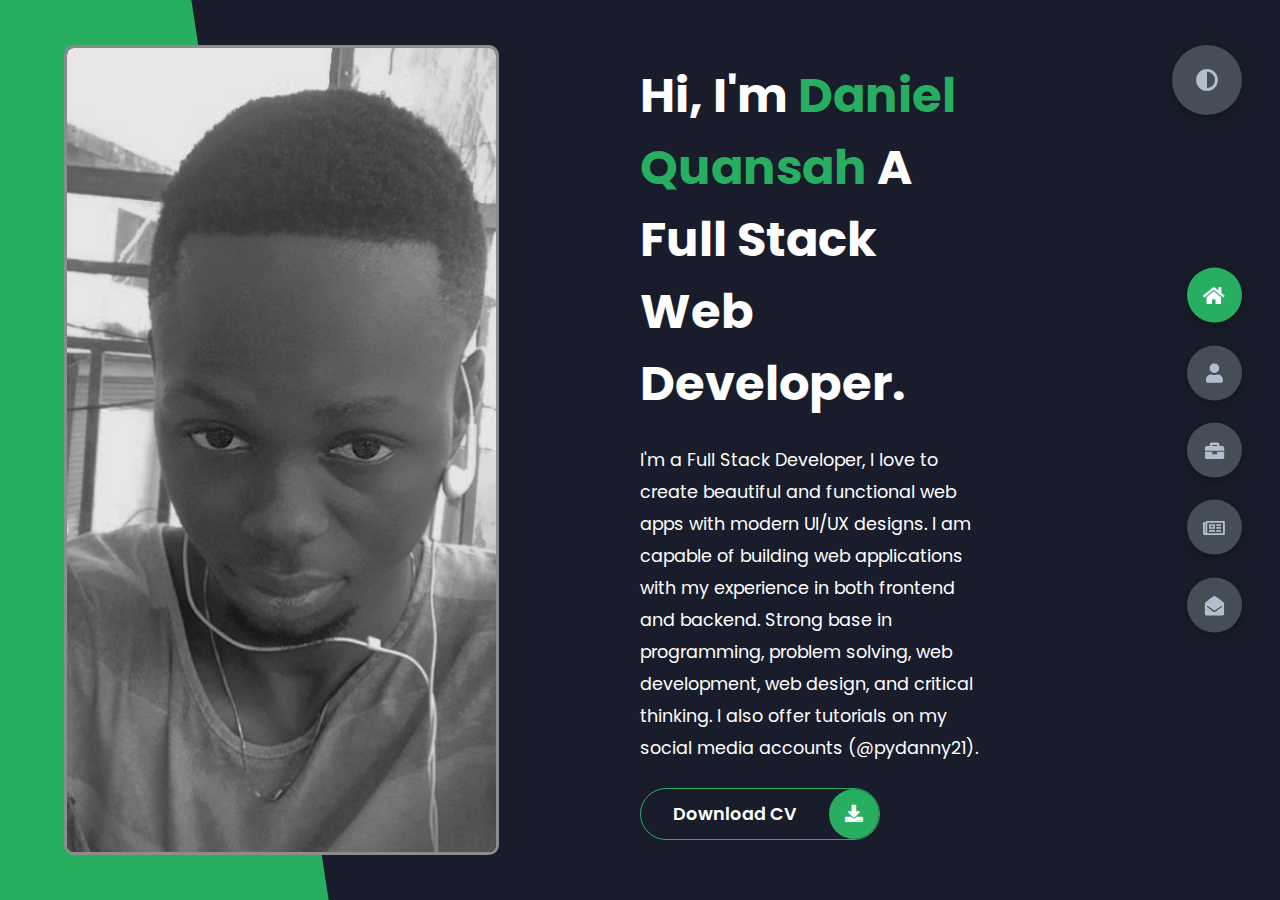
==== commit 81157b6c: "Updated" ====
--- a/index.html
+++ b/index.html
@@ -4,7 +4,11 @@
     <meta charset="UTF-8">
     <meta http-equiv="X-UA-Compatible" content="IE=edge">
     <meta name="viewport" content="width=device-width, initial-scale=1.0">
-    <title>Portfolio</title>
+    <title>PyDanny21's Portfolio</title>
+    <meta name="description" content="An experienced Web Developer with proficiency in both frontend and backend technologies." />
+    <link rel="icon" href="favicon.ico" type="image/x-icon">
+    <meta name="keywords" content="Web Developer,Tech,Technology, Developer, Python Developer, Html5,css3,JavaScript," />
+    <meta name="robots" content="index, follow" />
     <link rel="stylesheet" href="styles.css">
     <link rel="preconnect" href="https://fonts.googleapis.com">
     <link rel="preconnect" href="https://fonts.gstatic.com" crossorigin>
@@ -17,7 +21,7 @@
             <div class="left-header">
                 <div class="h-shape"></div>
                 <div class="image">
-                    <img src="dan.jpg" alt="">
+                    <img src="pydanny21.jpg" alt="">
                 </div>
             </div>
             <div class="right-header">
@@ -26,10 +30,11 @@
                     A Full Stack Web Developer.
                 </h1>
                 <p>
-                    I'm a Web Developer, I love to create beautiful and functional websites.
-                    I develop user-friendly websites with the best and current UI & UX designs
-                    with HTML, CSS, Bootstrap, JavaScript. I handle the backend with python framework, Django.
-                </p>
+                    I'm a Full Stack Developer, I love to create beautiful and functional web apps with modern UI/UX designs.
+                    I am capable of building web applications with my experience in both frontend and backend.
+                    Strong base in programming, problem solving, web development, web design, and critical thinking.
+                    I also offer tutorials on my social media accounts (@pydanny21).
+
                 <div class="btn-con">
                     <a href="Daniel Quansah-CV.pdf" class="main-btn">
                         <span class="btn-text">Download CV</span>
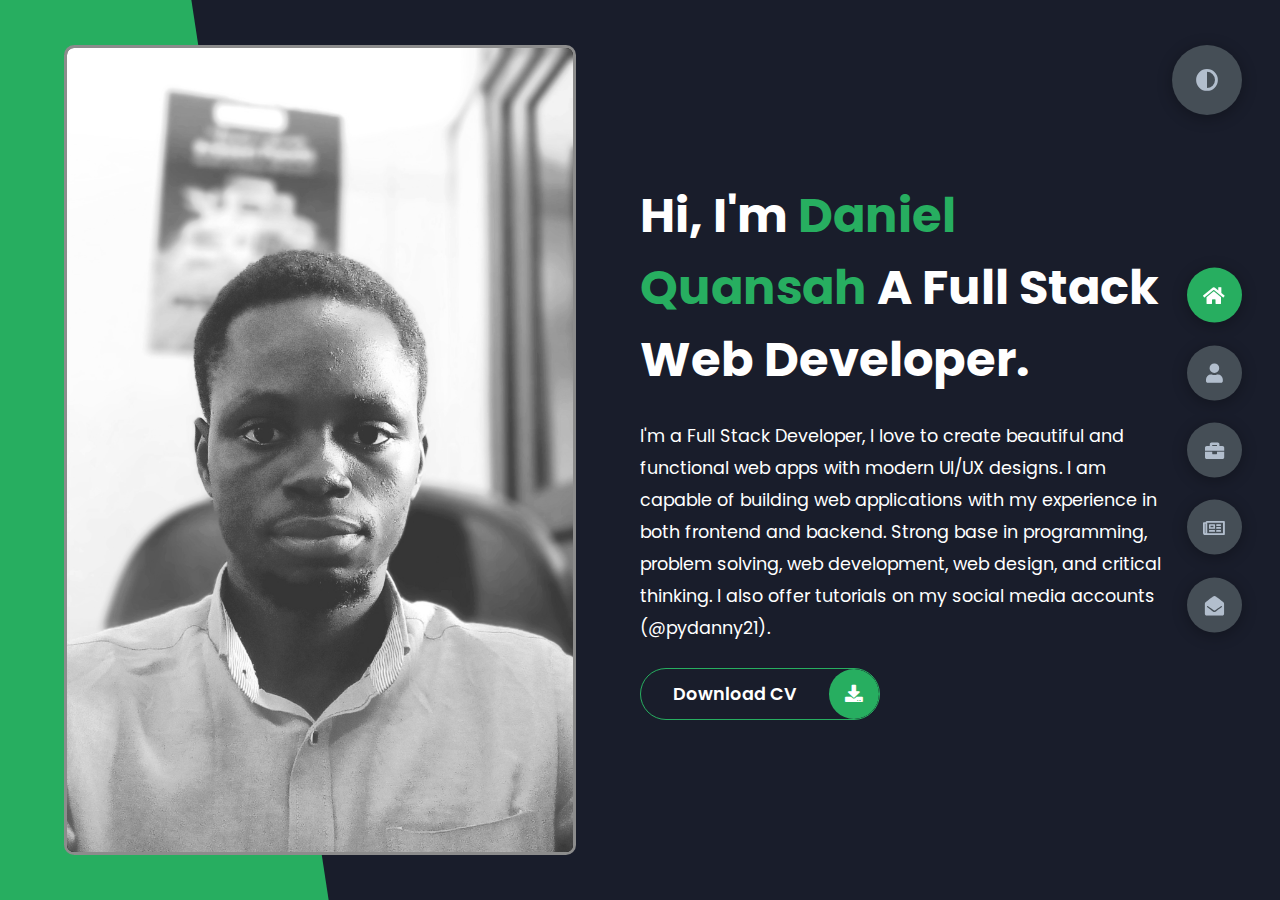
==== commit 2cc76e01: "updated November" ====
--- a/index.html
+++ b/index.html
@@ -7,7 +7,7 @@
     <title>PyDanny21's Portfolio</title>
     <meta name="description" content="An experienced Web Developer with proficiency in both frontend and backend technologies." />
     <link rel="icon" href="favicon.ico" type="image/x-icon">
-    <meta name="keywords" content="Web Developer,Tech,Technology, Developer, Python Developer, Html5,css3,JavaScript," />
+    <meta name="keywords" content="Web Developer,Tech,Technology, Developer, Python Developer, Html5,css3,JavaScript,Daniel Quansah,pydanny21" />
     <meta name="robots" content="index, follow" />
     <link rel="stylesheet" href="styles.css">
     <link rel="preconnect" href="https://fonts.googleapis.com">
@@ -21,7 +21,7 @@
             <div class="left-header">
                 <div class="h-shape"></div>
                 <div class="image">
-                    <img src="pydanny21.jpg" alt="">
+                    <img src="img.jpg" alt="Daniel Quansah">
                 </div>
             </div>
             <div class="right-header">
@@ -36,7 +36,7 @@
                     I also offer tutorials on my social media accounts (@pydanny21).
 
                 <div class="btn-con">
-                    <a href="Daniel Quansah-CV.pdf" class="main-btn">
+                    <a href="Daniel Quansah's CV.pdf" class="main-btn">
                         <span class="btn-text">Download CV</span>
                         <span class="btn-icon"><i class="fas fa-download"></i></span>
                     </a>
@@ -57,7 +57,7 @@
                         I work hard, learn and stay motivated with my the motto of my arma mater, <h2 style="font-style:italic;">Either the first or with the first!!</span>
                     </p>
                     <div class="btn-con">
-                        <a href="Daniel Quansah-CV.pdf" class="main-btn" target="_blank">
+                        <a href="Daniel Quansah's CV.pdf" class="main-btn" target="_blank">
                             <span class="btn-text">Download CV</span>
                             <span class="btn-icon"><i class="fas fa-download"></i></span>
                         </a>
@@ -147,6 +147,15 @@
                             </div>
                         </div>
                     </div>
+                    <div class="progress-bar">
+                        <p class="prog-title">WordPress</p>
+                        <div class="progress-con">
+                            <p class="prog-text">95%</p>
+                            <div class="progress">
+                                <span class="css"></span>
+                            </div>
+                        </div>
+                    </div>
                 </div>
             </div>
             <h4 class="stat-title">My Experience</h4>
@@ -237,9 +246,89 @@
             <div class="portfolios">
                 <div class="portfolio-item">
                     <div class="image">
-                        <img src="nuamah.png" alt="">
-                    </div>
-                    <h3 class="Label">Nuamah Farms</h3>
+                        <img src="adc.png" alt="Website developed by pydanny21">
+                    </div>
+                    <h3 class="Label">Africa Dev. Conference</h3>
+                    <div class="hover-items">
+                        <h3>Project Source</h3>
+                        <div class="icons">
+                            <a href="https://adc.boldsolutionsgroup.org" class="icon">
+                                <i class="fa fa-globe"></i>
+                            </a>
+                            <a href="https://www.instagram.com/pydanny21" class="icon">
+                                <i class="fab fa-instagram"></i>
+                            </a>
+                            <a href="https://www.tiktok.com/pydanny_21" class="icon">
+                                <i class="fab fa-tiktok"></i>
+                            </a>
+                        </div>
+                    </div>
+                </div>
+                <div class="portfolio-item">
+                    <div class="image">
+                        <img src="bsg.png" alt="Website developed by pydanny21">
+                    </div>
+                    <h3 class="Label">Bold Solutions Group</h3>
+                    <div class="hover-items">
+                        <h3>Project Source</h3>
+                        <div class="icons">
+                            <a href="https://boldsolutionsgroup.org" class="icon">
+                                <i class="fa fa-globe"></i>
+                            </a>
+                            <a href="https://www.instagram.com/pydanny21" class="icon">
+                                <i class="fab fa-instagram"></i>
+                            </a>
+                            <a href="https://www.tiktok.com/pydanny_21" class="icon">
+                                <i class="fab fa-tiktok"></i>
+                            </a>
+                        </div>
+                    </div>
+                </div>
+                <div class="portfolio-item">
+                    <div class="image">
+                        <img src="audible.png" alt="Web app developed by pydanny21">
+                    </div>
+                    <h3 class="Label">Audible</h3>
+                    <div class="hover-items">
+                        <h3>Project Source</h3>
+                        <div class="icons">
+                            <a href="https://pydanny21.github.io/Audible" class="icon">
+                                <i class="fa fa-globe"></i>
+                            </a>
+                            <a href="https://www.instagram.com/pydanny21" class="icon">
+                                <i class="fab fa-instagram"></i>
+                            </a>
+                            <a href="https://www.tiktok.com/pydanny_21" class="icon">
+                                <i class="fab fa-tiktok"></i>
+                            </a>
+                        </div>
+                    </div>
+                </div>
+                <div class="portfolio-item">
+                    <div class="image">
+                        <img src="nuamah.png" alt="Website developed by pydanny21">
+                    </div>
+                    <h3 class="Label">Tenchou Technology</h3>
+                    <div class="hover-items">
+                        <h3>Project Source</h3>
+                        <div class="icons">
+                            <a href="https://pydanny21.github.io/tenchoutech.com" class="icon">
+                                <i class="fa fa-globe"></i>
+                            </a>
+                            <a href="https://www.instagram.com/pydanny21" class="icon">
+                                <i class="fab fa-instagram"></i>
+                            </a>
+                            <a href="https://www.tiktok.com/pydanny_21" class="icon">
+                                <i class="fab fa-tiktok"></i>
+                            </a>
+                        </div>
+                    </div>
+                </div>
+                <div class="portfolio-item">
+                    <div class="image">
+                        <img src="POS.png" alt="Website developed by pydanny21">
+                    </div>
+                    <h3 class="Label">POS App (Not published)</h3>
                     <div class="hover-items">
                         <h3>Project Source</h3>
                         <div class="icons">
@@ -340,7 +429,7 @@
                     </div>
                 </div>
 
-                <div class="portfolio-item">
+                <!-- <div class="portfolio-item">
                     <div class="image">
                         <img src="Screenshot (20).png" alt="">
                     </div>
@@ -359,7 +448,7 @@
                             </a>
                         </div>
                     </div>
-                </div>
+                </div> -->
                 <!-- <div class="portfolio-item">
                     <div class="image">
                         <img src="port7.jpg" alt="">
@@ -390,7 +479,7 @@
                 <div class="main-title">
                     <h2>My <span>Blogs</span><span class="bg-text">My Blogs</span></h2>
                 </div>
-                <p>Future Posts</p>
+                <p id="futurepost">Future Posts</p>
                 <div class="blogs">
                     <div class="blog">
                         <img src="port6.jpg" alt="">
@@ -523,7 +612,7 @@
                                     <span>Mobile Number</span>
                                 </div>
                                 <p>
-                                    <span> +233500374356</span>
+                                    <span> +233555728267</span>
                                 </p>
                             </div>
                             <div class="contact-item">
--- a/styles.css
+++ b/styles.css
@@ -174,7 +174,7 @@
 .header-content .left-header .image {
   border-radius: var(--br-sm-2);
   height: 90%;
-  width: 68%;
+  width: 80%;
   margin-left: 4rem;
   background-color: var(--color-black);
   transition: all 0.4s ease-in-out;
@@ -195,7 +195,7 @@
   display: flex;
   flex-direction: column;
   justify-content: center;
-  padding-right: 18rem;
+  padding-right: 7rem;
 }
 .header-content .right-header .name {
   font-size: 3rem;
@@ -406,10 +406,14 @@
   text-align: center;
 }
 
+#portfolio.container{
+  padding: 7rem 3rem;
+}
+
 .portfolios {
   display: grid;
   grid-template-columns: repeat(3, 1fr);
-  grid-gap: 2rem;
+  grid-gap: 1rem;
   margin-top: 3rem;
 }
 .portfolios .portfolio-item {
@@ -483,6 +487,14 @@
   grid-gap: 2rem;
   margin-top: 3rem;
 }
+
+p#futurepost{
+    width: fit-content;
+    padding: 5px 10px;
+    background: darkolivegreen;
+    border-radius: 7px;
+}
+
 .blogs .blog {
   position: relative;
   background-color: var(--color-grey-5);
